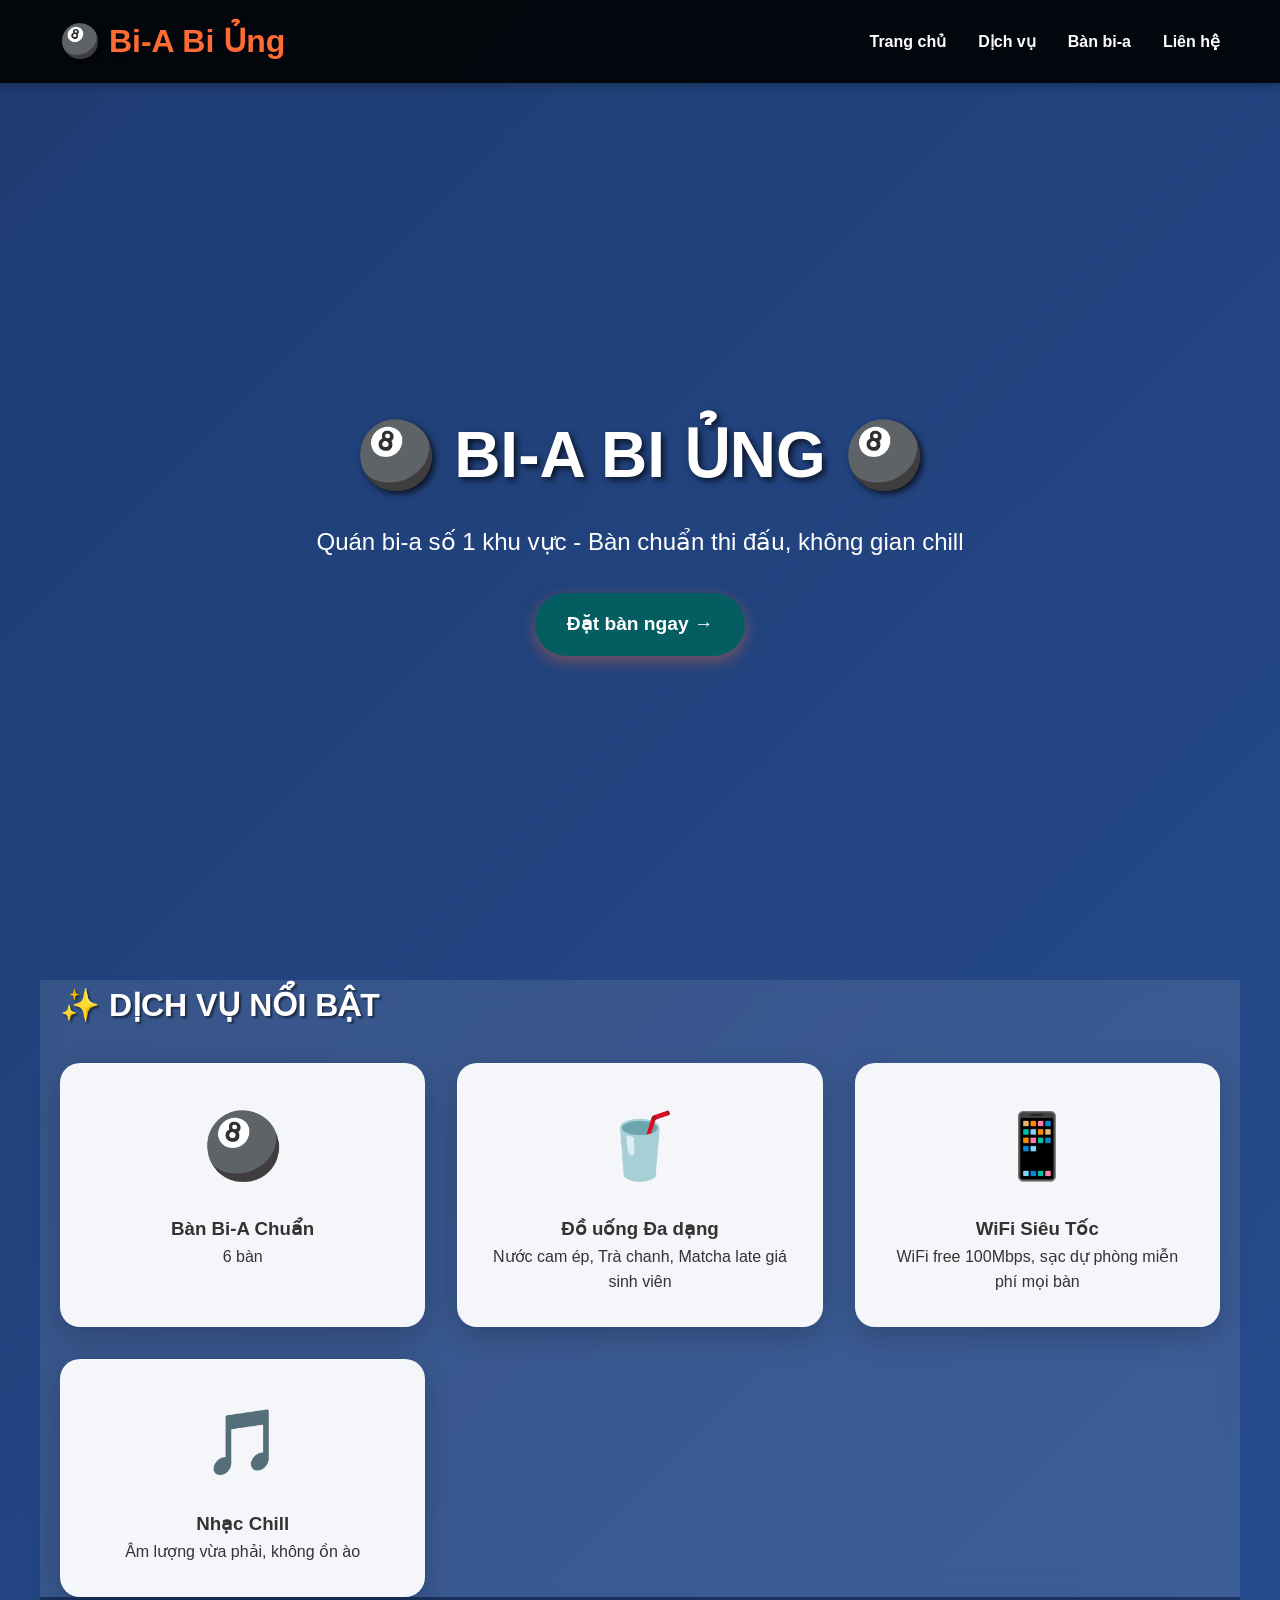
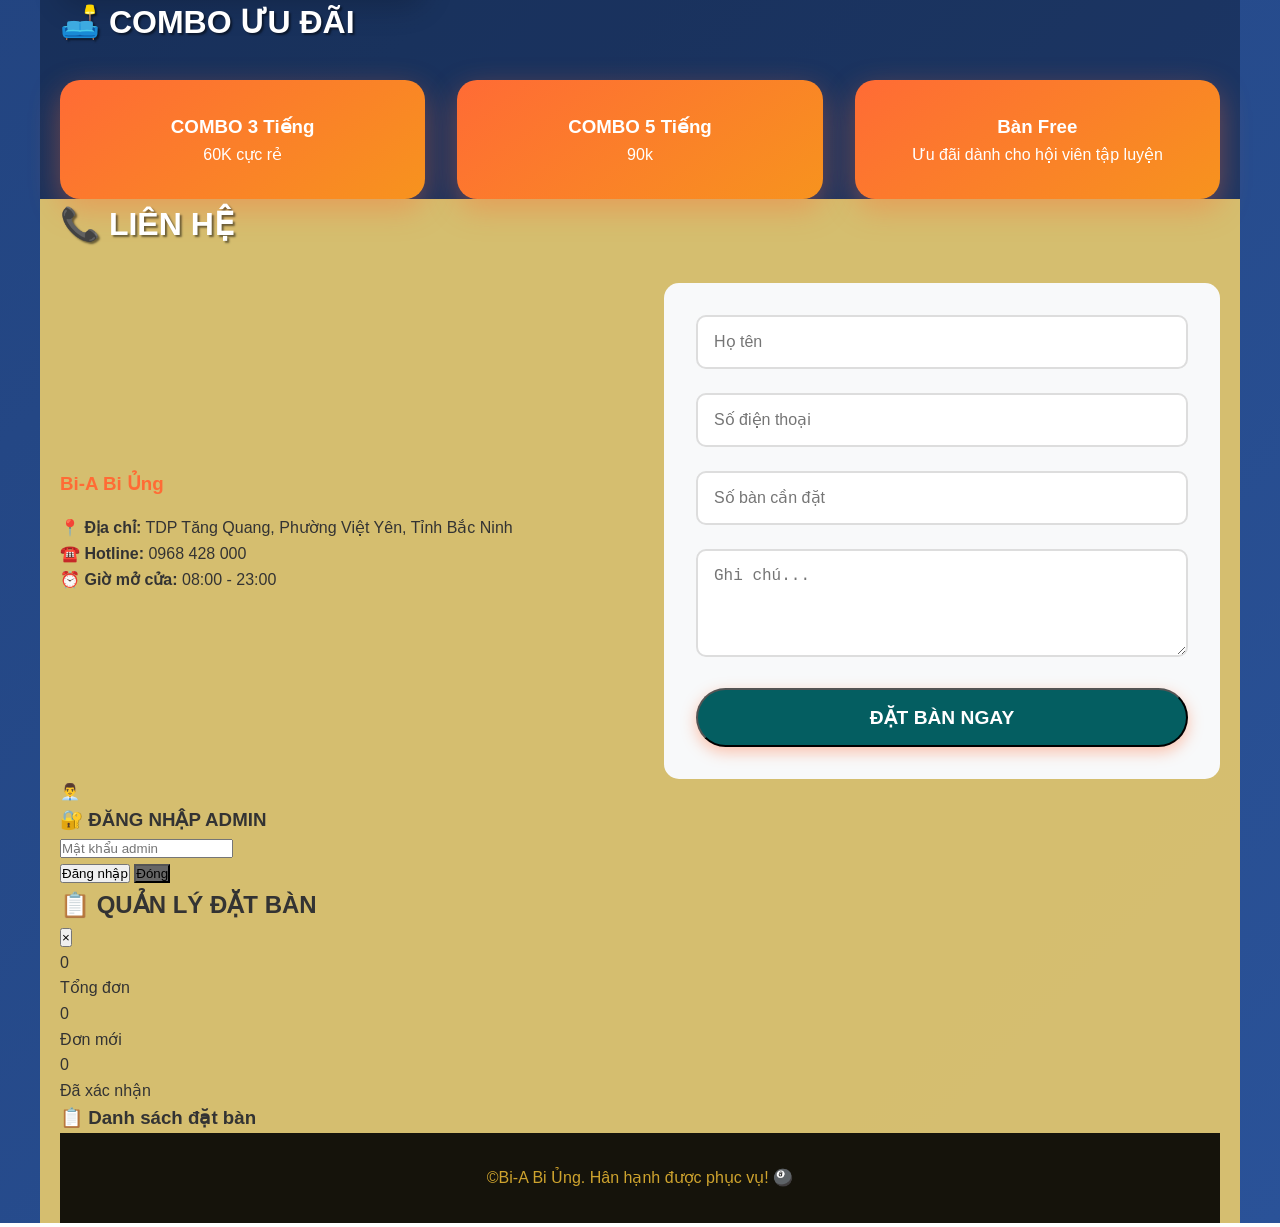
==== biabiung.html @ 3b335925 "Add files via upload" ====
<!DOCTYPE html>
<html lang="vi">
<head>
    <meta charset="UTF-8">
    <meta name="viewport" content="width=device-width, initial-scale=1.0">
    <title>Bi-A Bi Ủng - Quán Bi-A Số 1</title>
    <style>

        * {
            margin: 0;
            padding: 0;
            box-sizing: border-box;
        }

        body {
            font-family: 'Arial', sans-serif;
            line-height: 1.6;
            color: #333;
            background: linear-gradient(135deg, #1e3c72 0%, #2a5298 100%);
            min-height: 100vh;
        }

        .container {
            max-width: 1200px;
            margin: 0 auto;
            padding: 0 20px;
        }

        /* Header */
        header {
            background: rgba(0,0,0,0.9);
            color: white;
            padding: 1rem 0;
            position: fixed;
            width: 100%;
            top: 0;
            z-index: 1000;
            box-shadow: 0 2px 10px rgba(0,0,0,0.3);
        }

        nav {
            display: flex;
            justify-content: space-between;
            align-items: center;
        }

        .logo {
            font-size: 2rem;
            font-weight: bold;
            color: #ff6b35;
            text-shadow: 2px 2px 4px rgba(0,0,0,0.5);
        }

        .nav-links {
            display: flex;
            list-style: none;
            gap: 2rem;
        }

        .nav-links a {
            color: white;
            text-decoration: none;
            font-weight: bold;
            transition: color 0.3s;
        }

        .nav-links a:hover {
            color: #ff6b35;
        }

        /* Hero Section */
        .hero {
            height: 100vh;
            background: url('../IMAGE/BACK3.jpg') center/cover;
            display: flex;
            align-items: center;
            justify-content: center;
            text-align: center;
            color: white;
            margin-top: 80px;
        }

        .hero-content h1 {
            font-size: 4rem;
            margin-bottom: 1rem;
            text-shadow: 3px 3px 6px rgba(0,0,0,0.7);
        }

        .hero-content p {
            font-size: 1.5rem;
            margin-bottom: 2rem;
        }

        .cta-button {
            display: inline-block;
            background: #045e61;
            color: white;
            padding: 1rem 2rem;
            text-decoration: none;
            border-radius: 50px;
            font-weight: bold;
            font-size: 1.2rem;
            transition: all 0.3s;
            box-shadow: 0 5px 15px rgba(255,107,53,0.4);
        }

        .cta-button:hover {
            transform: translateY(-3px);
            box-shadow: 0 8px 25px rgba(255,107,53,0.6);
        }

        /* Section */
        section {
            padding: 80px 0;
        }

        .section-title {
            text-align: dịch vụ;
            font-size: 2rem;
            margin-bottom: 2rem;
            color: white;
            text-shadow: 2px 2px 2px rgba(0,0,0,0.5);
        }

        /* Features */
        .features {
            background: rgba(255,255,255,0.1);
            backdrop-filter: blur(10px);
        }

        .features-grid {
            display: grid;
            grid-template-columns: repeat(auto-fit, minmax(300px, 1fr));
            gap: 2rem;
        }

        .feature-card {
            background: rgba(255,255,255,0.95);
            padding: 2rem;
            border-radius: 20px;
            text-align: center;
            box-shadow: 0 10px 30px rgba(0,0,0,0.2);
            transition: transform 0.3s;
        }

        .feature-card:hover {
            transform: translateY(-10px);
        }

        .feature-icon {
            font-size: 4rem;
            margin-bottom: 1rem;
        }

        /* Bàn bi-a */
        .tables {
            background: rgba(0,0,0,0.3);
        }

        .tables-grid {
            display: grid;
            grid-template-columns: repeat(auto-fit, minmax(250px, 1fr));
            gap: 2rem;
        }

        .table-card {
            background: linear-gradient(145deg, #ff6b35, #f7931e);
            color: white;
            padding: 2rem;
            border-radius: 20px;
            text-align: center;
            box-shadow: 0 10px 30px rgba(255,107,53,0.4);
        }

        /* Contact */
        .contact {
            background: rgba(223, 196, 110, 0.95);
            color: #333;
        }

        .contact-content {
            display: grid;
            grid-template-columns: 1fr 1fr;
            gap: 3rem;
            align-items: center;
        }

        .contact-info h3 {
            color: #ff6b35;
            margin-bottom: 1rem;
        }

        .contact-form {
            background: #f8f9fa;
            padding: 2rem;
            border-radius: 15px;
        }

        .form-group {
            margin-bottom: 1.5rem;
        }

        .form-group input,
        .form-group textarea {
            width: 100%;
            padding: 1rem;
            border: 2px solid #ddd;
            border-radius: 10px;
            font-size: 1rem;
            transition: border-color 0.3s;
        }

        .form-group input:focus,
        .form-group textarea:focus {
            outline: none;
            border-color: #df7b56;
        }

        /* Footer */
        footer {
            background: rgba(0,0,0,0.9);
            color: rgb(206, 163, 46);
            text-align: center;
            padding: 2rem 0;
        }

        /* Responsive */
        @media (max-width: 768px) {
            .nav-links {
                display: none;
            }

            .hero-content h1 {
                font-size: 2.5rem;
            }

            .contact-content {
                grid-template-columns: 1fr;
            }

            .section-title {
                font-size: 2rem;
            }
        }

        /* Animations */
        @keyframes fadeInUp {
            from {
                opacity: 0;
                transform: translateY(30px);
            }
            to {
                opacity: 1;
                transform: translateY(0);
            }
        }

        .animate {
            animation: fadeInUp 0.8s ease forwards;
        }
    </style>
</head>
<body>
    <!-- Header -->
    <header>
        <nav class="container">
            <div class="logo">🎱 Bi-A Bi Ủng</div>
            <ul class="nav-links">
                <li><a href="#home">Trang chủ</a></li>
                <li><a href="#features">Dịch vụ</a></li>
                <li><a href="#tables">Bàn bi-a</a></li>
                <li><a href="#contact">Liên hệ</a></li>
            </ul>
        </nav>
    </header>

    <!-- Hero Section -->
    <section id="home" class="hero">
        <div class="hero-content animate">
            <h1>🎱 BI-A BI ỦNG 🎱</h1>
            <p>Quán bi-a số 1 khu vực - Bàn chuẩn thi đấu, không gian chill</p>
            <a href="#contact" class="cta-button">Đặt bàn ngay →</a>
        </div>
    </section>

    <!-- Features -->
    <section id="features" class="features container">
        <h2 class="section-title animate">✨ DỊCH VỤ NỔI BẬT</h2>
        <div class="features-grid">
            <div class="feature-card animate">
                <div class="feature-icon">🎱</div>
                <h3>Bàn Bi-A Chuẩn</h3>
                <p>6 bàn </p>
            </div>
            <div class="feature-card animate">
                <div class="feature-icon">🥤</div>
                <h3>Đồ uống Đa dạng</h3>
                <p>Nước cam ép, Trà chanh, Matcha late giá sinh viên</p>
            </div>
            <div class="feature-card animate">
                <div class="feature-icon">📱</div>
                <h3>WiFi Siêu Tốc</h3>
                <p>WiFi free 100Mbps, sạc dự phòng miễn phí mọi bàn</p>
            </div>
            <div class="feature-card animate">
                <div class="feature-icon">🎵</div>
                <h3>Nhạc Chill</h3>
                <p>Âm lượng vừa phải, không ồn ào</p>
            </div>
        </div>
    </section>

    <!-- Tables -->
    <section id="tables" class="tables container">
        <h2 class="section-title animate">🛋️ COMBO ƯU ĐÃI </h2>
        <div class="tables-grid">
            <div class="table-card animate">
                <h3>COMBO 3 Tiếng</h3>
                <p>60K cực rẻ</p>
            </div>
            <div class="table-card animate">
                <h3>COMBO 5 Tiếng</h3>
                <p>90k</p>
            </div>
            <div class="table-card animate">
                <h3>Bàn Free</h3>
                <p>Ưu đãi dành cho hội viên tập luyện</p>
            </div>
        </div>
    </section>

    <!-- Contact -->
    <section id="contact" class="contact container">
        <h2 class="section-title animate">📞 LIÊN HỆ</h2>
        <div class="contact-content">
            <div class="contact-info animate">
                <h3>Bi-A Bi Ủng</h3>
                <p><strong>📍 Địa chỉ:</strong> TDP Tăng Quang, Phường Việt Yên, Tỉnh Bắc Ninh</p>
                <p><strong>☎️ Hotline:</strong> 0968 428 000</p>
                <p><strong>⏰ Giờ mở cửa:</strong> 08:00 - 23:00</p>
            </div>
            <form class="contact-form animate">
                <div class="form-group">
                    <input type="text" placeholder="Họ tên" required>
                </div>
                <div class="form-group">
                    <input type="tel" placeholder="Số điện thoại" required>
                </div>
                <div class="form-group">
                    <input type="text" placeholder="Số bàn cần đặt">
                </div>
                <div class="form-group">
                    <textarea rows="4" placeholder="Ghi chú..."></textarea>
                </div>
                <button type="submit" class="cta-button" style="width: 100%;">ĐẶT BÀN NGAY</button>
            </form>
        </div>
  
    <!-- Nút Admin (chỉ chủ quán thấy) -->
    <div class="admin-link" title="Quản lý đặt bàn" onclick="openAdminLogin()">
        👨‍💼
    </div>

    <!-- Admin Login Modal -->
    <div id="adminOverlay" class="admin-overlay" onclick="closeAdminLogin()">
        <div class="admin-modal" onclick="event.stopPropagation()">
            <h3>🔐 ĐĂNG NHẬP ADMIN</h3>
            <input type="password" id="adminPassword" placeholder="Mật khẩu admin">
            <br>
            <button class="admin-btn" onclick="loginAdmin()">Đăng nhập</button>
            <button class="admin-btn" style="background: #666;" onclick="closeAdminLogin()">Đóng</button>
        </div>
    </div>

    <!-- Dashboard Admin -->
    <div id="adminDashboard" class="dashboard">
        <div class="dashboard-header">
            <h2>📋 QUẢN LÝ ĐẶT BÀN</h2>
            <button class="close-dashboard" onclick="closeDashboard()">×</button>
        </div>
        
        <div class="stats">
            <div class="stat-card">
                <div class="stat-number" id="totalBookings">0</div>
                <div>Tổng đơn</div>
            </div>
            <div class="stat-card">
                <div class="stat-number" id="newBookings">0</div>
                <div>Đơn mới</div>
            </div>
            <div class="stat-card">
                <div class="stat-number" id="confirmedBookings">0</div>
                <div>Đã xác nhận</div>
            </div>
        </div>

        <h3>📋 Danh sách đặt bàn</h3>
        <ul id="bookingList" class="booking-list"></ul>
    </div>

    <script>
        // Mật khẩu admin (thay đổi theo ý bạn)
        const ADMIN_PASSWORD = 'bia123biung';
        
        // Lưu trữ bookings (localStorage thay vì database thật)
        let bookings = JSON.parse(localStorage.getItem('biABiUngBookings')) || [];
        let isAdminLoggedIn = false;

        // Form đặt bàn
        document.getElementById('bookingForm').addEventListener('submit', function(e) {
            e.preventDefault();
            
            const booking = {
                id: Date.now(),
                name: document.getElementById('customerName').value,
                phone: document.getElementById('phone').value,
                tableCount: document.getElementById('tableCount').value || 1,
                time: document.getElementById('bookingTime').value,
                notes: document.getElementById('notes').value,
                status: 'new', // new, confirmed, cancelled
                createdAt: new Date().toLocaleString('vi-VN')
            };

            bookings.unshift(booking); // Thêm vào đầu danh sách
            localStorage.setItem('biABiUngBookings', JSON.stringify(bookings));
            
            // Thông báo thành công
            alert(`✅ ĐẶT BÀN THÀNH CÔNG!\n\n👤 ${booking.name}\n📞 ${booking.phone}\n🕒 ${new Date(booking.time).toLocaleString('vi-VN')}\n\nChúng tôi sẽ gọi xác nhận trong 5 phút!`);
            
            this.reset();
            updateDashboard(); // Cập nhật dashboard nếu admin đang mở
        });

        // Admin functions
        function openAdminLogin() {
            document.getElementById('adminOverlay').style.display = 'flex';
        }

        function closeAdminLogin() {
            document.getElementById('adminOverlay').style.display = 'none';
            document.getElementById('adminPassword').value = '';
        }

        function loginAdmin() {
            const password = document.getElementById('adminPassword').value;
            if (password === ADMIN_PASSWORD) {
                isAdminLoggedIn = true;
                closeAdminLogin();
                document.getElementById('adminDashboard').classList.add('active');
                updateDashboard();
            } else {
                alert('❌ Mật khẩu sai!');
            }
        }

        function closeDashboard() {
            document.getElementById('adminDashboard').classList.remove('active');
        }

        function updateDashboard() {
            const bookingList = document.getElementById('bookingList');
            const total = bookings.length;
            const newBookings = bookings.filter(b => b.status === 'new').length;
            const confirmed = bookings.filter(b => b.status === 'confirmed').length;

            document.getElementById('totalBookings').textContent = total;
            document.getElementById('newBookings').textContent = newBookings;
            document.getElementById('confirmedBookings').textContent = confirmed;

            bookingList.innerHTML = '';
            bookings.forEach(booking => {
                const li = document.createElement('li');
                li.className = `booking-item ${booking.status === 'new' ? 'new' : ''}`;
                li.innerHTML = `
                    <div class="booking-name">${booking.name}</div>
                    <div class="booking-details">
                        📞 ${booking.phone} | Bàn: ${booking.tableCount}<br>
                        📝 ${booking.notes || 'Không ghi chú'}
                    </div>
                    <div class="booking-time">🕒 ${new Date(booking.time).toLocaleString('vi-VN')}</div>
                    <div class="booking-time">${booking.createdAt} | ${booking.status.toUpperCase()}</div>
                    <div class="action-buttons">
                        ${booking.status !== 'confirmed' ? 
                            `<button class="btn-success" onclick="confirmBooking(${booking.id})">✅ Xác nhận</button>` : 
                            `<span style="color:#00d4aa">✓ Đã xác nhận</span>`
                        }
                        <button class="btn-danger" onclick="cancelBooking(${booking.id})">❌ Hủy</button>
                        <button class="btn-success" style="background:#4ecdc4;" onclick="callCustomer('${booking.phone}')">📞 Gọi</button>
                    </div>
                `;
                bookingList.appendChild(li);
            });
        }

        function confirmBooking(id) {
            const booking = bookings.find(b => b.id === id);
            if (booking) {
                booking.status = 'confirmed';
                localStorage.setItem('biABiUngBookings', JSON.stringify(bookings));
                updateDashboard();
            }
        }

        function cancelBooking(id) {
            if (confirm('Xóa đơn đặt bàn này?')) {
                bookings = bookings.filter(b => b.id !== id);
                localStorage.setItem('biABiUngBookings', JSON.stringify(bookings));
                updateDashboard();
            }
        }

        function callCustomer(phone) {
            window.open(`tel:${phone}`);
        }

        // Đặt thời gian mặc định cho form
        document.getElementById('bookingTime').valueAsDate = new Date(new Date().getTime() + 60*60*1000);

        // Auto update dashboard mỗi 10s khi admin đang mở
        setInterval(() => {
            if (document.getElementById('adminDashboard').classList.contains('active')) {
                updateDashboard();
            }
        }, 10000);

        // Smooth scroll (giữ nguyên)
        document.querySelectorAll('a[href^="#"]').forEach(anchor => {
            anchor.addEventListener('click', function (e) {
                e.preventDefault();
                document.querySelector(this.getAttribute('href')).scrollIntoView({
                    behavior: 'smooth'
                });
            });
        });
    </script>
</body>
</html>
    <!-- Footer -->
    <footer>
        <div class="container">
            <p>&copy;Bi-A Bi Ủng. Hân hạnh được phục vụ! 🎱</p>
        </div>
    </footer>

    <script>
        // Smooth scrolling
        document.querySelectorAll('a[href^="#"]').forEach(anchor => {
            anchor.addEventListener('click', function (e) {
                e.preventDefault();
                document.querySelector(this.getAttribute('href')).scrollIntoView({
                    behavior: 'smooth'
                });
            });
        });

        // Animate on scroll
        const observer = new IntersectionObserver((entries) => {
            entries.forEach(entry => {
                if (entry.isIntersecting) {
                    entry.target.style.animationDelay = '0.2s';
                    entry.target.classList.add('animate');
                }
            });
        });

        document.querySelectorAll('.animate').forEach(el => {
            observer.observe(el);
        });

        // Form submission
        document.querySelector('.contact-form').addEventListener('submit', function(e) {
            e.preventDefault();
            alert('🎉 Cảm ơn bạn đã đặt bàn! Chúng tôi sẽ liên hệ ngay!');
            this.reset();
        });
    </script>
</body>
</html>
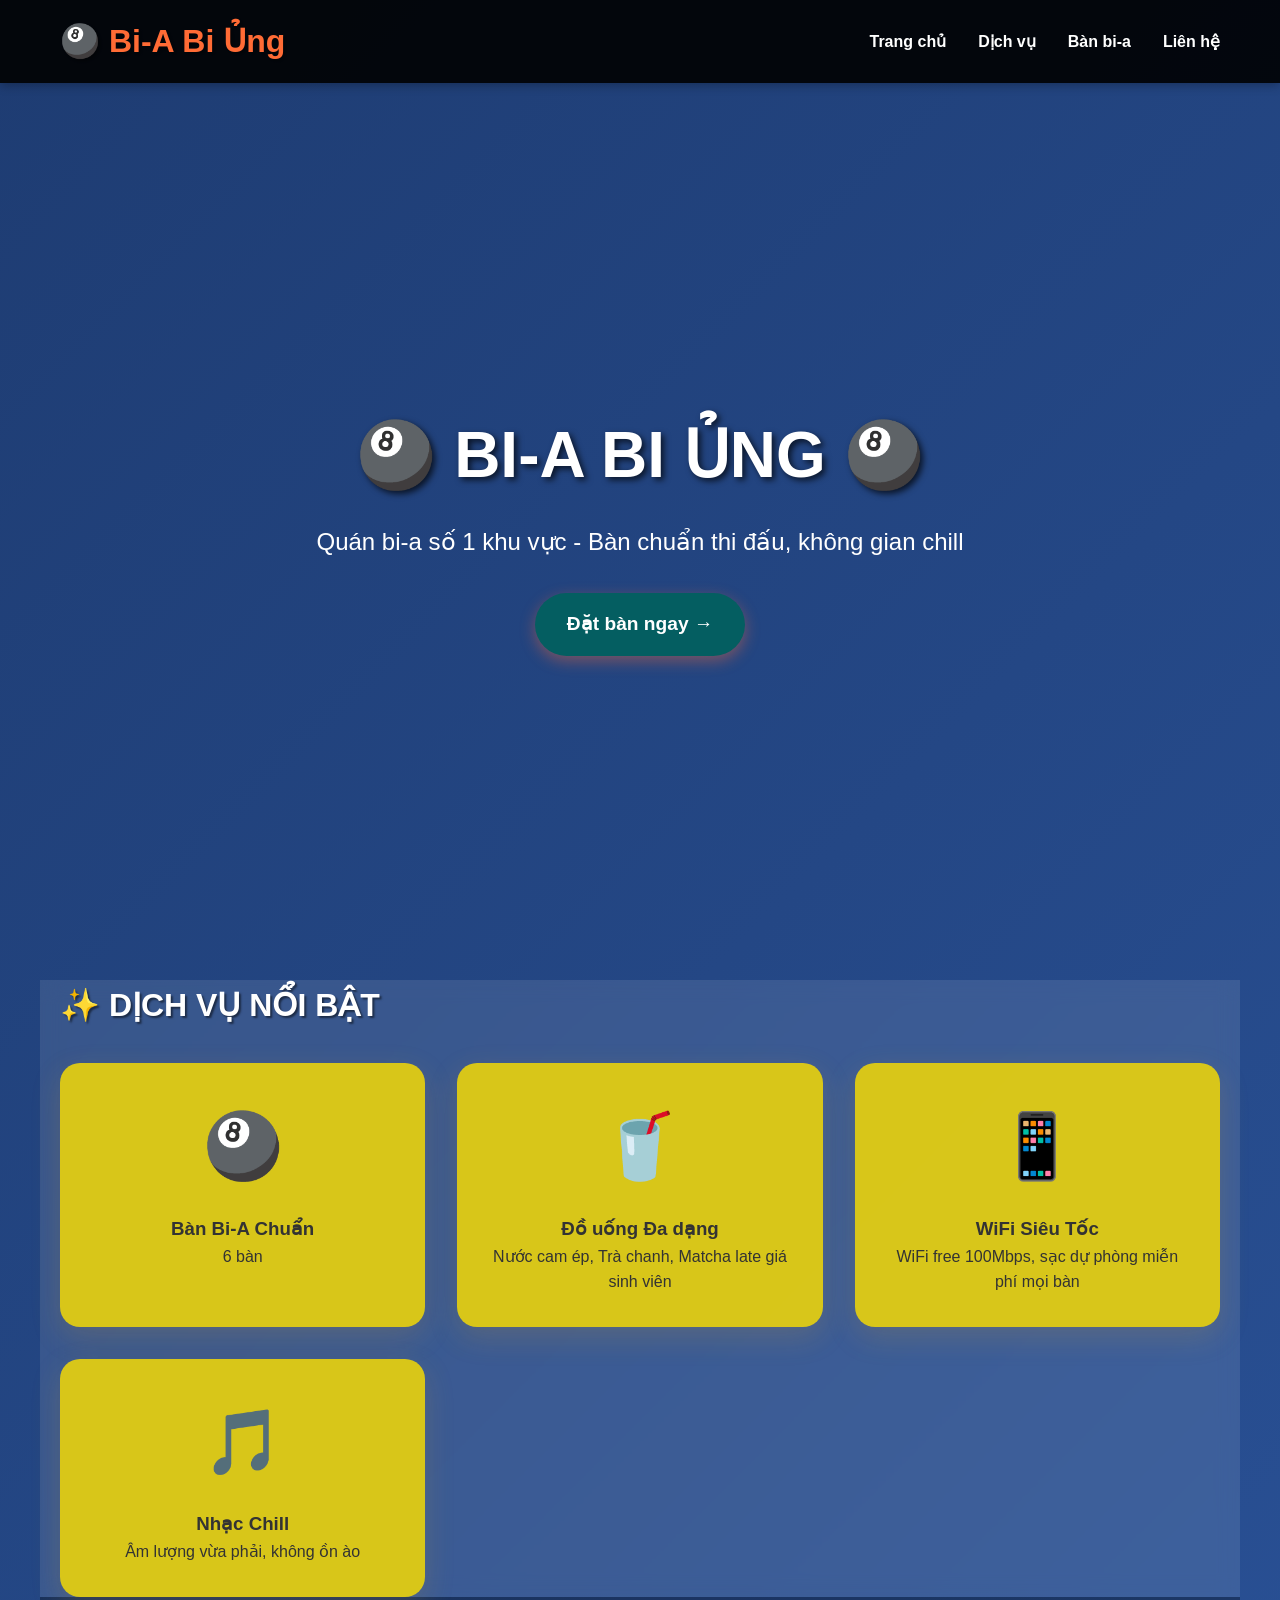
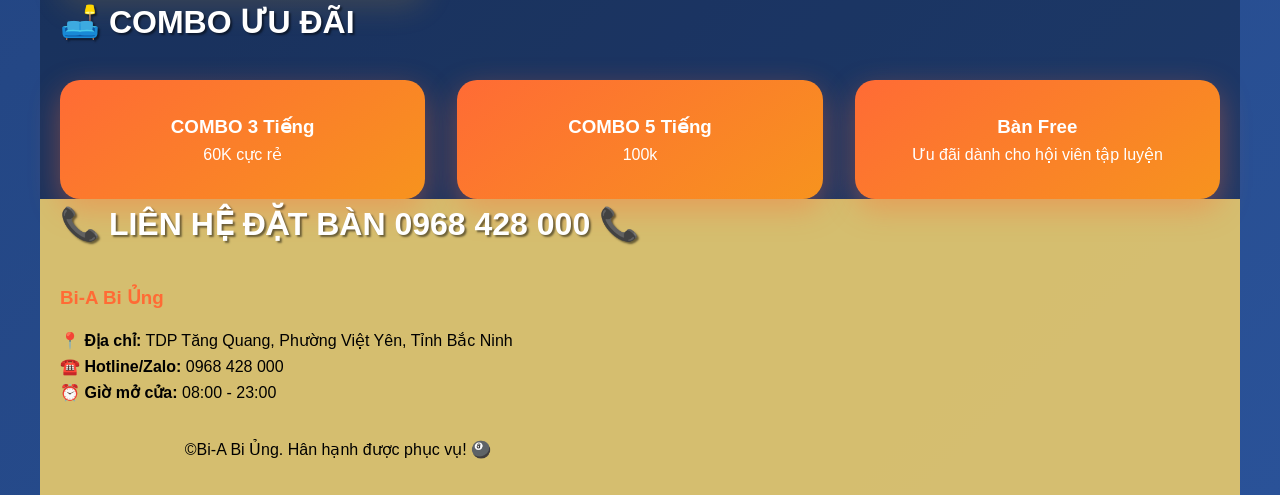
==== commit 7a9f3ee2: "Add files via upload" ====
--- a/biabiung.html
+++ b/biabiung.html
@@ -135,11 +135,11 @@
         }
 
         .feature-card {
-            background: rgba(255,255,255,0.95);
+            background: rgba(226, 205, 19, 0.95);
             padding: 2rem;
             border-radius: 20px;
             text-align: center;
-            box-shadow: 0 10px 30px rgba(0,0,0,0.2);
+            box-shadow: 0 10px 30px rgba(206, 150, 46, 0.2);
             transition: transform 0.3s;
         }
 
@@ -175,7 +175,7 @@
         /* Contact */
         .contact {
             background: rgba(223, 196, 110, 0.95);
-            color: #333;
+            color: #000000;
         }
 
         .contact-content {
@@ -218,8 +218,7 @@
 
         /* Footer */
         footer {
-            background: rgba(0,0,0,0.9);
-            color: rgb(206, 163, 46);
+            color: rgb(0, 0, 0);
             text-align: center;
             padding: 2rem 0;
         }
@@ -320,7 +319,7 @@
             </div>
             <div class="table-card animate">
                 <h3>COMBO 5 Tiếng</h3>
-                <p>90k</p>
+                <p>100k</p>
             </div>
             <div class="table-card animate">
                 <h3>Bàn Free</h3>
@@ -331,210 +330,15 @@
 
     <!-- Contact -->
     <section id="contact" class="contact container">
-        <h2 class="section-title animate">📞 LIÊN HỆ</h2>
+        <h2 class="section-title animate">📞 LIÊN HỆ ĐẶT BÀN 
+0968 428 000 📞 </h2>
         <div class="contact-content">
             <div class="contact-info animate">
                 <h3>Bi-A Bi Ủng</h3>
                 <p><strong>📍 Địa chỉ:</strong> TDP Tăng Quang, Phường Việt Yên, Tỉnh Bắc Ninh</p>
-                <p><strong>☎️ Hotline:</strong> 0968 428 000</p>
+                <p><strong>☎️ Hotline/Zalo:</strong> 0968 428 000</p>
                 <p><strong>⏰ Giờ mở cửa:</strong> 08:00 - 23:00</p>
-            </div>
-            <form class="contact-form animate">
-                <div class="form-group">
-                    <input type="text" placeholder="Họ tên" required>
-                </div>
-                <div class="form-group">
-                    <input type="tel" placeholder="Số điện thoại" required>
-                </div>
-                <div class="form-group">
-                    <input type="text" placeholder="Số bàn cần đặt">
-                </div>
-                <div class="form-group">
-                    <textarea rows="4" placeholder="Ghi chú..."></textarea>
-                </div>
-                <button type="submit" class="cta-button" style="width: 100%;">ĐẶT BÀN NGAY</button>
-            </form>
-        </div>
-  
-    <!-- Nút Admin (chỉ chủ quán thấy) -->
-    <div class="admin-link" title="Quản lý đặt bàn" onclick="openAdminLogin()">
-        👨‍💼
-    </div>
-
-    <!-- Admin Login Modal -->
-    <div id="adminOverlay" class="admin-overlay" onclick="closeAdminLogin()">
-        <div class="admin-modal" onclick="event.stopPropagation()">
-            <h3>🔐 ĐĂNG NHẬP ADMIN</h3>
-            <input type="password" id="adminPassword" placeholder="Mật khẩu admin">
-            <br>
-            <button class="admin-btn" onclick="loginAdmin()">Đăng nhập</button>
-            <button class="admin-btn" style="background: #666;" onclick="closeAdminLogin()">Đóng</button>
-        </div>
-    </div>
-
-    <!-- Dashboard Admin -->
-    <div id="adminDashboard" class="dashboard">
-        <div class="dashboard-header">
-            <h2>📋 QUẢN LÝ ĐẶT BÀN</h2>
-            <button class="close-dashboard" onclick="closeDashboard()">×</button>
-        </div>
-        
-        <div class="stats">
-            <div class="stat-card">
-                <div class="stat-number" id="totalBookings">0</div>
-                <div>Tổng đơn</div>
-            </div>
-            <div class="stat-card">
-                <div class="stat-number" id="newBookings">0</div>
-                <div>Đơn mới</div>
-            </div>
-            <div class="stat-card">
-                <div class="stat-number" id="confirmedBookings">0</div>
-                <div>Đã xác nhận</div>
-            </div>
-        </div>
-
-        <h3>📋 Danh sách đặt bàn</h3>
-        <ul id="bookingList" class="booking-list"></ul>
-    </div>
-
-    <script>
-        // Mật khẩu admin (thay đổi theo ý bạn)
-        const ADMIN_PASSWORD = 'bia123biung';
-        
-        // Lưu trữ bookings (localStorage thay vì database thật)
-        let bookings = JSON.parse(localStorage.getItem('biABiUngBookings')) || [];
-        let isAdminLoggedIn = false;
-
-        // Form đặt bàn
-        document.getElementById('bookingForm').addEventListener('submit', function(e) {
-            e.preventDefault();
             
-            const booking = {
-                id: Date.now(),
-                name: document.getElementById('customerName').value,
-                phone: document.getElementById('phone').value,
-                tableCount: document.getElementById('tableCount').value || 1,
-                time: document.getElementById('bookingTime').value,
-                notes: document.getElementById('notes').value,
-                status: 'new', // new, confirmed, cancelled
-                createdAt: new Date().toLocaleString('vi-VN')
-            };
-
-            bookings.unshift(booking); // Thêm vào đầu danh sách
-            localStorage.setItem('biABiUngBookings', JSON.stringify(bookings));
-            
-            // Thông báo thành công
-            alert(`✅ ĐẶT BÀN THÀNH CÔNG!\n\n👤 ${booking.name}\n📞 ${booking.phone}\n🕒 ${new Date(booking.time).toLocaleString('vi-VN')}\n\nChúng tôi sẽ gọi xác nhận trong 5 phút!`);
-            
-            this.reset();
-            updateDashboard(); // Cập nhật dashboard nếu admin đang mở
-        });
-
-        // Admin functions
-        function openAdminLogin() {
-            document.getElementById('adminOverlay').style.display = 'flex';
-        }
-
-        function closeAdminLogin() {
-            document.getElementById('adminOverlay').style.display = 'none';
-            document.getElementById('adminPassword').value = '';
-        }
-
-        function loginAdmin() {
-            const password = document.getElementById('adminPassword').value;
-            if (password === ADMIN_PASSWORD) {
-                isAdminLoggedIn = true;
-                closeAdminLogin();
-                document.getElementById('adminDashboard').classList.add('active');
-                updateDashboard();
-            } else {
-                alert('❌ Mật khẩu sai!');
-            }
-        }
-
-        function closeDashboard() {
-            document.getElementById('adminDashboard').classList.remove('active');
-        }
-
-        function updateDashboard() {
-            const bookingList = document.getElementById('bookingList');
-            const total = bookings.length;
-            const newBookings = bookings.filter(b => b.status === 'new').length;
-            const confirmed = bookings.filter(b => b.status === 'confirmed').length;
-
-            document.getElementById('totalBookings').textContent = total;
-            document.getElementById('newBookings').textContent = newBookings;
-            document.getElementById('confirmedBookings').textContent = confirmed;
-
-            bookingList.innerHTML = '';
-            bookings.forEach(booking => {
-                const li = document.createElement('li');
-                li.className = `booking-item ${booking.status === 'new' ? 'new' : ''}`;
-                li.innerHTML = `
-                    <div class="booking-name">${booking.name}</div>
-                    <div class="booking-details">
-                        📞 ${booking.phone} | Bàn: ${booking.tableCount}<br>
-                        📝 ${booking.notes || 'Không ghi chú'}
-                    </div>
-                    <div class="booking-time">🕒 ${new Date(booking.time).toLocaleString('vi-VN')}</div>
-                    <div class="booking-time">${booking.createdAt} | ${booking.status.toUpperCase()}</div>
-                    <div class="action-buttons">
-                        ${booking.status !== 'confirmed' ? 
-                            `<button class="btn-success" onclick="confirmBooking(${booking.id})">✅ Xác nhận</button>` : 
-                            `<span style="color:#00d4aa">✓ Đã xác nhận</span>`
-                        }
-                        <button class="btn-danger" onclick="cancelBooking(${booking.id})">❌ Hủy</button>
-                        <button class="btn-success" style="background:#4ecdc4;" onclick="callCustomer('${booking.phone}')">📞 Gọi</button>
-                    </div>
-                `;
-                bookingList.appendChild(li);
-            });
-        }
-
-        function confirmBooking(id) {
-            const booking = bookings.find(b => b.id === id);
-            if (booking) {
-                booking.status = 'confirmed';
-                localStorage.setItem('biABiUngBookings', JSON.stringify(bookings));
-                updateDashboard();
-            }
-        }
-
-        function cancelBooking(id) {
-            if (confirm('Xóa đơn đặt bàn này?')) {
-                bookings = bookings.filter(b => b.id !== id);
-                localStorage.setItem('biABiUngBookings', JSON.stringify(bookings));
-                updateDashboard();
-            }
-        }
-
-        function callCustomer(phone) {
-            window.open(`tel:${phone}`);
-        }
-
-        // Đặt thời gian mặc định cho form
-        document.getElementById('bookingTime').valueAsDate = new Date(new Date().getTime() + 60*60*1000);
-
-        // Auto update dashboard mỗi 10s khi admin đang mở
-        setInterval(() => {
-            if (document.getElementById('adminDashboard').classList.contains('active')) {
-                updateDashboard();
-            }
-        }, 10000);
-
-        // Smooth scroll (giữ nguyên)
-        document.querySelectorAll('a[href^="#"]').forEach(anchor => {
-            anchor.addEventListener('click', function (e) {
-                e.preventDefault();
-                document.querySelector(this.getAttribute('href')).scrollIntoView({
-                    behavior: 'smooth'
-                });
-            });
-        });
-    </script>
-</body>
-</html>
     <!-- Footer -->
     <footer>
         <div class="container">
@@ -553,26 +357,6 @@
             });
         });
 
-        // Animate on scroll
-        const observer = new IntersectionObserver((entries) => {
-            entries.forEach(entry => {
-                if (entry.isIntersecting) {
-                    entry.target.style.animationDelay = '0.2s';
-                    entry.target.classList.add('animate');
-                }
-            });
-        });
-
-        document.querySelectorAll('.animate').forEach(el => {
-            observer.observe(el);
-        });
-
-        // Form submission
-        document.querySelector('.contact-form').addEventListener('submit', function(e) {
-            e.preventDefault();
-            alert('🎉 Cảm ơn bạn đã đặt bàn! Chúng tôi sẽ liên hệ ngay!');
-            this.reset();
-        });
     </script>
 </body>
 </html>
